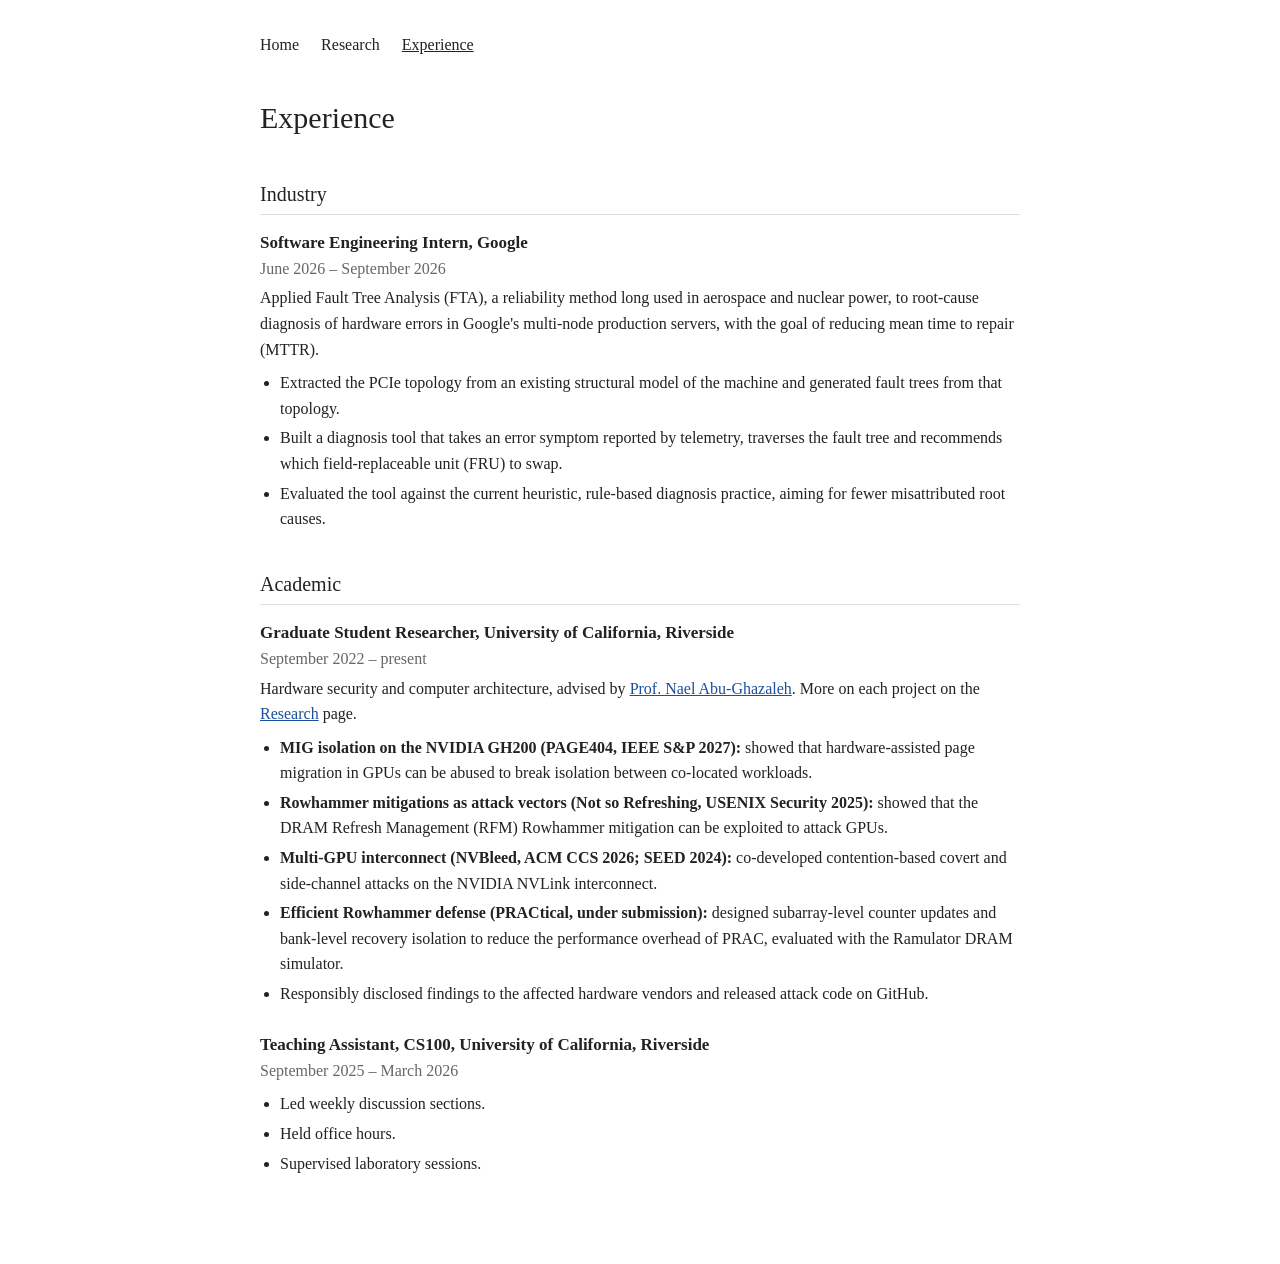
==== experience.html @ 51db63ec "update page" ====
<!doctype html>
<html lang="en">
<head>
<meta charset="utf-8">
<meta name="viewport" content="width=device-width, initial-scale=1">
<title>Experience · Ravan Nazaraliyev</title>
<link rel="stylesheet" href="style.css">
</head>
<body>
<main>
  <nav>
    <a href="index.html">Home</a>
    <a href="research.html">Research</a>
    <a href="experience.html" class="current">Experience</a>
  </nav>

  <h1>Experience</h1>

  <h2>Industry</h2>
  <div class="item">
    <h3>Software Engineering Intern, Google</h3>
    <span class="muted">June 2026 – September 2026</span>
    <p>Applied Fault Tree Analysis (FTA), a reliability method long used in aerospace and nuclear
      power, to root-cause diagnosis of hardware errors in Google's multi-node production servers,
      with the goal of reducing mean time to repair (MTTR).</p>
    <ul>
      <li>Extracted the PCIe topology from an existing structural model of the machine and
        generated fault trees from that topology.</li>
      <li>Built a diagnosis tool that takes an error symptom reported by telemetry, traverses the
        fault tree and recommends which field-replaceable unit (FRU) to swap.</li>
      <li>Evaluated the tool against the current heuristic, rule-based diagnosis practice, aiming
        for fewer misattributed root causes.</li>
    </ul>
  </div>

  <h2>Academic</h2>
  <div class="item">
    <h3>Graduate Student Researcher, University of California, Riverside</h3>
    <span class="muted">September 2022 – present</span>
    <p>Hardware security and computer architecture, advised by
      <a href="https://www.cs.ucr.edu/~nael/">Prof. Nael Abu-Ghazaleh</a>.
      More on each project on the <a href="research.html">Research</a> page.</p>
    <ul>
      <li><b>MIG isolation on the NVIDIA GH200 (PAGE404, IEEE S&amp;P 2027):</b> showed that
        hardware-assisted page migration in GPUs can be abused to break isolation between
        co-located workloads.</li>
      <li><b>Rowhammer mitigations as attack vectors (Not so Refreshing, USENIX Security 2025):</b>
        showed that the DRAM Refresh Management (RFM) Rowhammer mitigation can be exploited to
        attack GPUs.</li>
      <li><b>Multi-GPU interconnect (NVBleed, ACM CCS 2026; SEED 2024):</b> co-developed
        contention-based covert and side-channel attacks on the NVIDIA NVLink interconnect.</li>
      <li><b>Efficient Rowhammer defense (PRACtical, under submission):</b> designed
        subarray-level counter updates and bank-level recovery isolation to reduce the performance
        overhead of PRAC, evaluated with the Ramulator DRAM simulator.</li>
      <li>Responsibly disclosed findings to the affected hardware vendors and released attack code
        on GitHub.</li>
    </ul>
  </div>
  <div class="item">
    <h3>Teaching Assistant, CS100, University of California, Riverside</h3>
    <span class="muted">September 2025 – March 2026</span>
    <ul>
      <li>Led weekly discussion sections.</li>
      <li>Held office hours.</li>
      <li>Supervised laboratory sessions.</li>
    </ul>
  </div>
</main>
</body>
</html>
---- style.css ----
body {
  margin: 0; background: #fff; color: #222;
  font: 16px/1.6 Georgia, "Times New Roman", serif;
}
main { max-width: 760px; margin: 0 auto; padding: 32px 20px 64px; }
a { color: #1a4f9c; }
nav { margin-bottom: 36px; }
nav a { margin-right: 18px; color: #222; text-decoration: none; }
nav a:hover, nav a.current { text-decoration: underline; }
h1 { font-size: 30px; font-weight: normal; margin: 0 0 4px; }
h2 { font-size: 20px; font-weight: normal; border-bottom: 1px solid #ddd; padding-bottom: 4px; margin: 36px 0 14px; }
h3 { font-size: 17px; margin: 0; }
.header { display: flex; gap: 28px; align-items: flex-start; }
.header img { width: 150px; height: 150px; object-fit: cover; flex-shrink: 0; }
.header p { margin: 0 0 10px; }
ul { padding-left: 20px; margin: 0; }
li { margin-bottom: 10px; }
.item { margin-bottom: 24px; }
.item p { margin: 4px 0 0; }
.item ul { margin-top: 8px; }
.item li { margin-bottom: 4px; }
.muted { color: #666; }
@media (max-width: 600px) {
  .header { flex-direction: column; gap: 16px; }
}
.contact { display: flex; gap: 16px; margin: 0; }
.contact a { color: #444; display: inline-flex; }
.contact a:hover { color: #1a4f9c; }
.contact svg { width: 40px; height: 40px; }
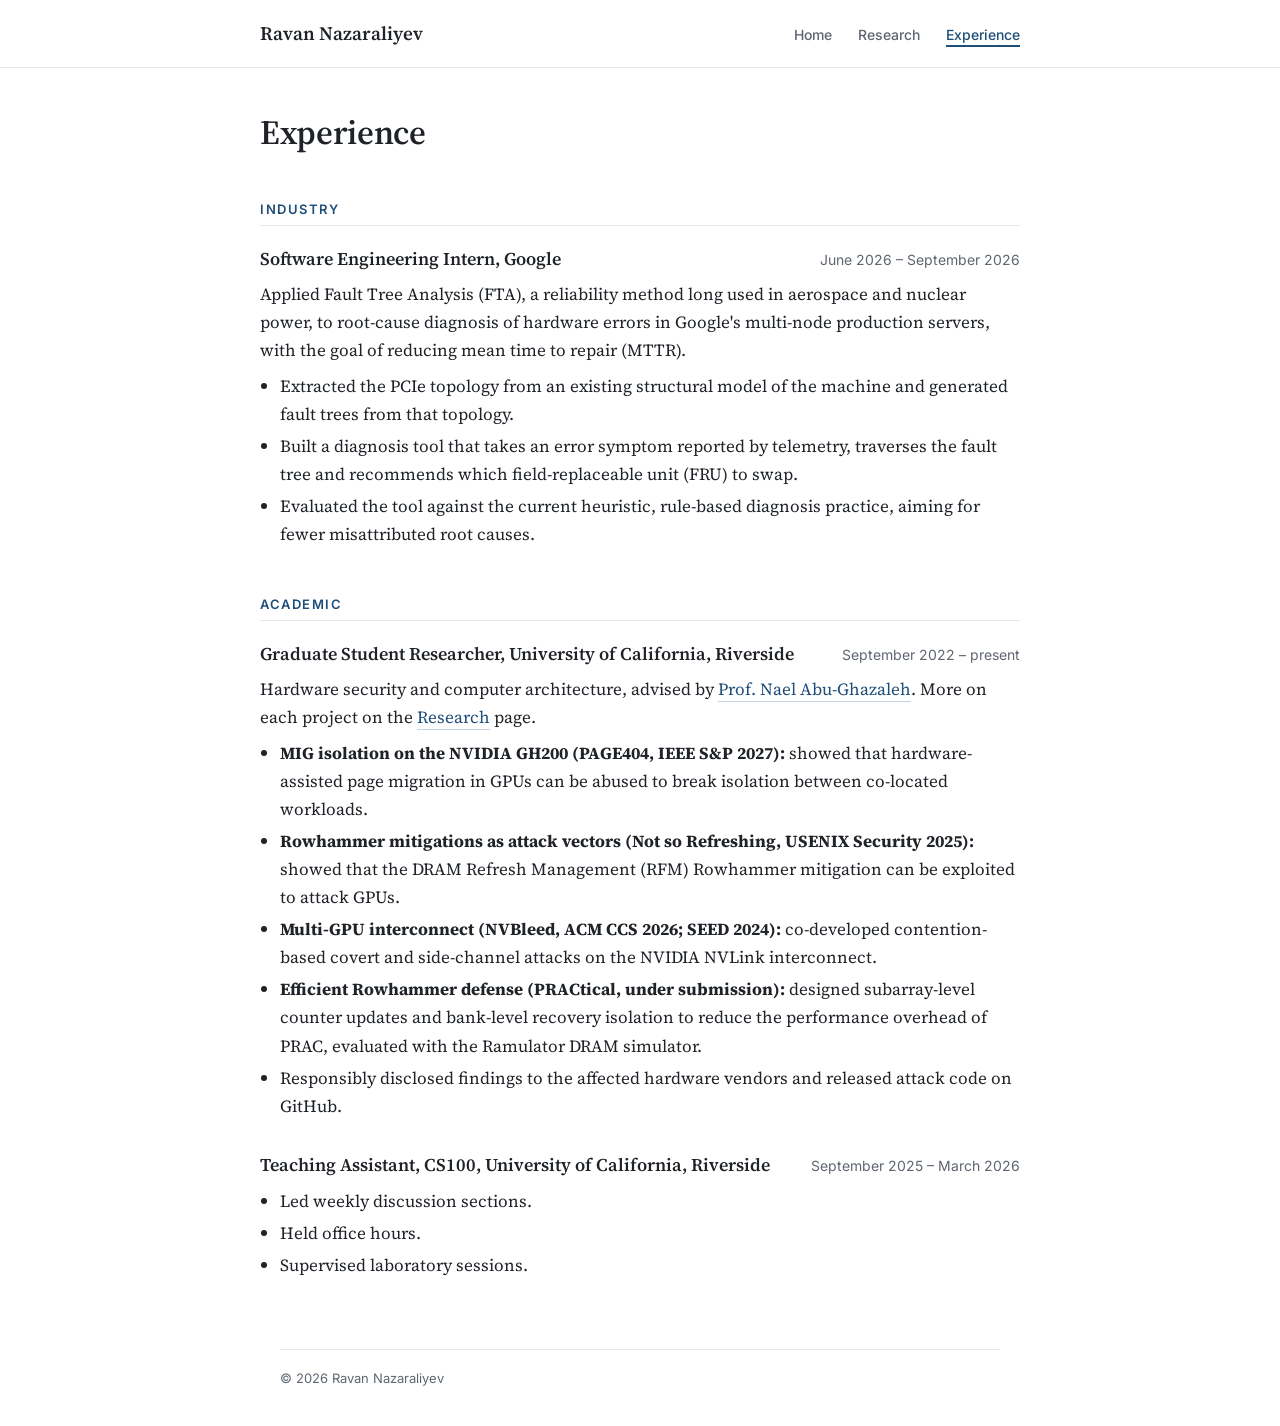
==== commit 2e7caca1: "update page" ====
--- a/experience.html
+++ b/experience.html
@@ -4,22 +4,28 @@
 <meta charset="utf-8">
 <meta name="viewport" content="width=device-width, initial-scale=1">
 <title>Experience · Ravan Nazaraliyev</title>
+<link rel="preconnect" href="https://fonts.googleapis.com">
+<link rel="preconnect" href="https://fonts.gstatic.com" crossorigin>
+<link href="https://fonts.googleapis.com/css2?family=Inter:wght@400;500;600&family=Source+Serif+4:opsz,wght@8..60,400;8..60,600&display=swap" rel="stylesheet">
 <link rel="stylesheet" href="style.css">
 </head>
 <body>
+<header class="site">
+  <div class="bar">
+    <a class="brand" href="index.html">Ravan Nazaraliyev</a>
+    <nav>
+      <a href="index.html">Home</a>
+      <a href="research.html">Research</a>
+      <a href="experience.html" class="current">Experience</a>
+    </nav>
+  </div>
+</header>
 <main>
-  <nav>
-    <a href="index.html">Home</a>
-    <a href="research.html">Research</a>
-    <a href="experience.html" class="current">Experience</a>
-  </nav>
-
   <h1>Experience</h1>
 
   <h2>Industry</h2>
   <div class="item">
-    <h3>Software Engineering Intern, Google</h3>
-    <span class="muted">June 2026 – September 2026</span>
+    <div class="role"><h3>Software Engineering Intern, Google</h3><span class="when">June 2026 – September 2026</span></div>
     <p>Applied Fault Tree Analysis (FTA), a reliability method long used in aerospace and nuclear
       power, to root-cause diagnosis of hardware errors in Google's multi-node production servers,
       with the goal of reducing mean time to repair (MTTR).</p>
@@ -35,8 +41,7 @@
 
   <h2>Academic</h2>
   <div class="item">
-    <h3>Graduate Student Researcher, University of California, Riverside</h3>
-    <span class="muted">September 2022 – present</span>
+    <div class="role"><h3>Graduate Student Researcher, University of California, Riverside</h3><span class="when">September 2022 – present</span></div>
     <p>Hardware security and computer architecture, advised by
       <a href="https://www.cs.ucr.edu/~nael/">Prof. Nael Abu-Ghazaleh</a>.
       More on each project on the <a href="research.html">Research</a> page.</p>
@@ -57,8 +62,7 @@
     </ul>
   </div>
   <div class="item">
-    <h3>Teaching Assistant, CS100, University of California, Riverside</h3>
-    <span class="muted">September 2025 – March 2026</span>
+    <div class="role"><h3>Teaching Assistant, CS100, University of California, Riverside</h3><span class="when">September 2025 – March 2026</span></div>
     <ul>
       <li>Led weekly discussion sections.</li>
       <li>Held office hours.</li>
@@ -66,5 +70,6 @@
     </ul>
   </div>
 </main>
+<footer>© 2026 Ravan Nazaraliyev</footer>
 </body>
 </html>
--- a/style.css
+++ b/style.css
@@ -1,29 +1,87 @@
+:root {
+  --text: #1f2328;
+  --muted: #5f6670;
+  --rule: #e4e6ea;
+  --accent: #1f4e79;
+  --sans: "Inter", -apple-system, "Helvetica Neue", Arial, sans-serif;
+  --serif: "Source Serif 4", Georgia, "Times New Roman", serif;
+}
 body {
-  margin: 0; background: #fff; color: #222;
-  font: 16px/1.6 Georgia, "Times New Roman", serif;
+  margin: 0; background: #fff; color: var(--text);
+  font: 17px/1.65 var(--serif);
+  -webkit-font-smoothing: antialiased;
 }
-main { max-width: 760px; margin: 0 auto; padding: 32px 20px 64px; }
-a { color: #1a4f9c; }
-nav { margin-bottom: 36px; }
-nav a { margin-right: 18px; color: #222; text-decoration: none; }
-nav a:hover, nav a.current { text-decoration: underline; }
-h1 { font-size: 30px; font-weight: normal; margin: 0 0 4px; }
-h2 { font-size: 20px; font-weight: normal; border-bottom: 1px solid #ddd; padding-bottom: 4px; margin: 36px 0 14px; }
-h3 { font-size: 17px; margin: 0; }
-.header { display: flex; gap: 28px; align-items: flex-start; }
-.header img { width: 150px; height: 150px; object-fit: cover; flex-shrink: 0; }
-.header p { margin: 0 0 10px; }
+a { color: var(--accent); text-decoration: none; border-bottom: 1px solid #c5d3e2; }
+a:hover { border-bottom-color: var(--accent); }
+
+/* top bar */
+.site { border-bottom: 1px solid var(--rule); }
+.bar {
+  max-width: 760px; margin: 0 auto; padding: 18px 20px;
+  display: flex; justify-content: space-between; align-items: baseline; flex-wrap: wrap; gap: 8px 24px;
+}
+.brand { font-size: 19px; font-weight: 600; color: var(--text); border: 0; }
+nav a { margin-left: 22px; font: 500 14px var(--sans); color: var(--muted); border: 0; }
+nav a:first-child { margin-left: 0; }
+nav a:hover, nav a.current { color: var(--accent); }
+nav a.current { box-shadow: inset 0 -2px 0 var(--accent); padding-bottom: 4px; }
+
+main { max-width: 760px; margin: 0 auto; padding: 44px 20px 40px; }
+h1 { font-size: 34px; font-weight: 600; line-height: 1.2; margin: 0 0 6px; letter-spacing: -0.01em; }
+h2 {
+  font: 600 13px var(--sans); text-transform: uppercase; letter-spacing: 0.12em; color: var(--accent);
+  border-bottom: 1px solid var(--rule); padding-bottom: 8px; margin: 48px 0 18px;
+}
+h3 { font-size: 18px; font-weight: 600; margin: 0; }
+p { margin: 0 0 14px; }
+.muted { color: var(--muted); }
+
+/* home header */
+.header { display: flex; gap: 32px; align-items: center; }
+.header img { width: 150px; height: 150px; object-fit: cover; border-radius: 10px; flex-shrink: 0; }
+.header p { margin: 0 0 14px; }
+.contact { display: flex; gap: 12px; margin: 0; }
+.contact a {
+  width: 40px; height: 40px; border: 1px solid var(--rule); border-radius: 50%;
+  display: inline-flex; align-items: center; justify-content: center; color: var(--muted);
+  transition: color .15s, border-color .15s;
+}
+.contact a:hover { color: var(--accent); border-color: var(--accent); }
+.contact svg { width: 19px; height: 19px; }
+
+/* lists */
 ul { padding-left: 20px; margin: 0; }
-li { margin-bottom: 10px; }
-.item { margin-bottom: 24px; }
-.item p { margin: 4px 0 0; }
+li { margin-bottom: 8px; }
+.pubs { list-style: none; padding: 0; }
+.pubs li { margin-bottom: 22px; }
+.pubs b { font-weight: 600; }
+.me { font-weight: 600; color: var(--text); }
+.authors { color: var(--muted); }
+.links a, .meta a {
+  font: 500 12px var(--sans); text-transform: uppercase; letter-spacing: 0.06em;
+  margin-left: 10px;
+}
+
+/* research and experience entries */
+.meta { font: 14px var(--sans); color: var(--muted); margin: 0 0 12px; }
+.meta a:first-of-type { margin-left: 12px; }
+.item { margin-bottom: 30px; }
+.item p { margin: 6px 0 0; }
 .item ul { margin-top: 8px; }
 .item li { margin-bottom: 4px; }
-.muted { color: #666; }
+.role { display: flex; justify-content: space-between; align-items: baseline; gap: 4px 16px; flex-wrap: wrap; }
+.when { font: 14px var(--sans); color: var(--muted); white-space: nowrap; }
+
+footer {
+  max-width: 720px; margin: 0 auto; padding: 20px 0 40px;
+  border-top: 1px solid var(--rule); font: 13px var(--sans); color: var(--muted);
+}
+
 @media (max-width: 600px) {
-  .header { flex-direction: column; gap: 16px; }
+  body { font-size: 16px; }
+  .header { flex-direction: column; align-items: flex-start; gap: 18px; }
+  .header img { width: 120px; height: 120px; }
+  h1 { font-size: 28px; }
+  nav a { margin-left: 16px; }
+  footer { margin: 0 20px; }
 }
-.contact { display: flex; gap: 16px; margin: 0; }
-.contact a { color: #444; display: inline-flex; }
-.contact a:hover { color: #1a4f9c; }
-.contact svg { width: 40px; height: 40px; }
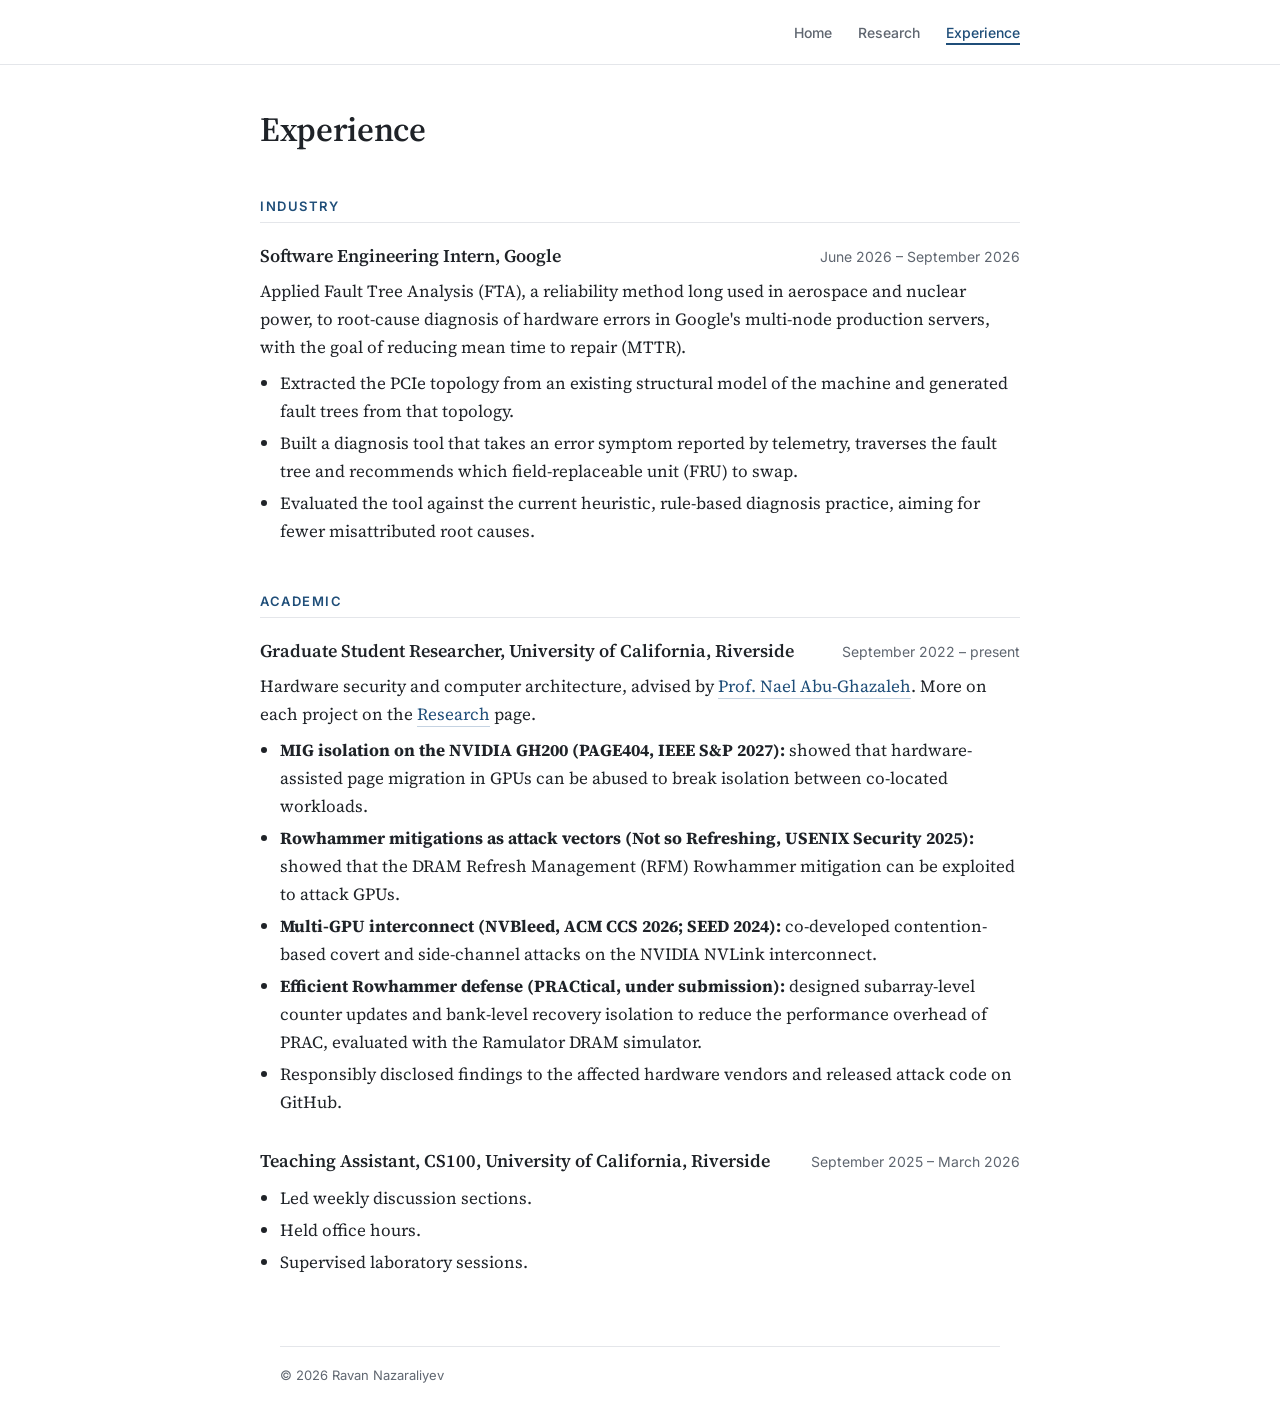
==== commit 85746b52: "update page" ====
--- a/experience.html
+++ b/experience.html
@@ -7,12 +7,11 @@
 <link rel="preconnect" href="https://fonts.googleapis.com">
 <link rel="preconnect" href="https://fonts.gstatic.com" crossorigin>
 <link href="https://fonts.googleapis.com/css2?family=Inter:wght@400;500;600&family=Source+Serif+4:opsz,wght@8..60,400;8..60,600&display=swap" rel="stylesheet">
-<link rel="stylesheet" href="style.css">
+<link rel="stylesheet" href="style.css?v=4">
 </head>
 <body>
 <header class="site">
   <div class="bar">
-    <a class="brand" href="index.html">Ravan Nazaraliyev</a>
     <nav>
       <a href="index.html">Home</a>
       <a href="research.html">Research</a>
--- a/style.css
+++ b/style.css
@@ -18,9 +18,8 @@
 .site { border-bottom: 1px solid var(--rule); }
 .bar {
   max-width: 760px; margin: 0 auto; padding: 18px 20px;
-  display: flex; justify-content: space-between; align-items: baseline; flex-wrap: wrap; gap: 8px 24px;
+  display: flex; justify-content: flex-end;
 }
-.brand { font-size: 19px; font-weight: 600; color: var(--text); border: 0; }
 nav a { margin-left: 22px; font: 500 14px var(--sans); color: var(--muted); border: 0; }
 nav a:first-child { margin-left: 0; }
 nav a:hover, nav a.current { color: var(--accent); }
@@ -64,6 +63,8 @@
 
 /* research and experience entries */
 .meta { font: 14px var(--sans); color: var(--muted); margin: 0 0 12px; }
+h3.project { font-size: 21px; margin: 36px 0 6px; padding-top: 28px; border-top: 1px solid var(--rule); }
+h1 + p + h3.project { margin-top: 32px; }
 .meta a:first-of-type { margin-left: 12px; }
 .item { margin-bottom: 30px; }
 .item p { margin: 6px 0 0; }
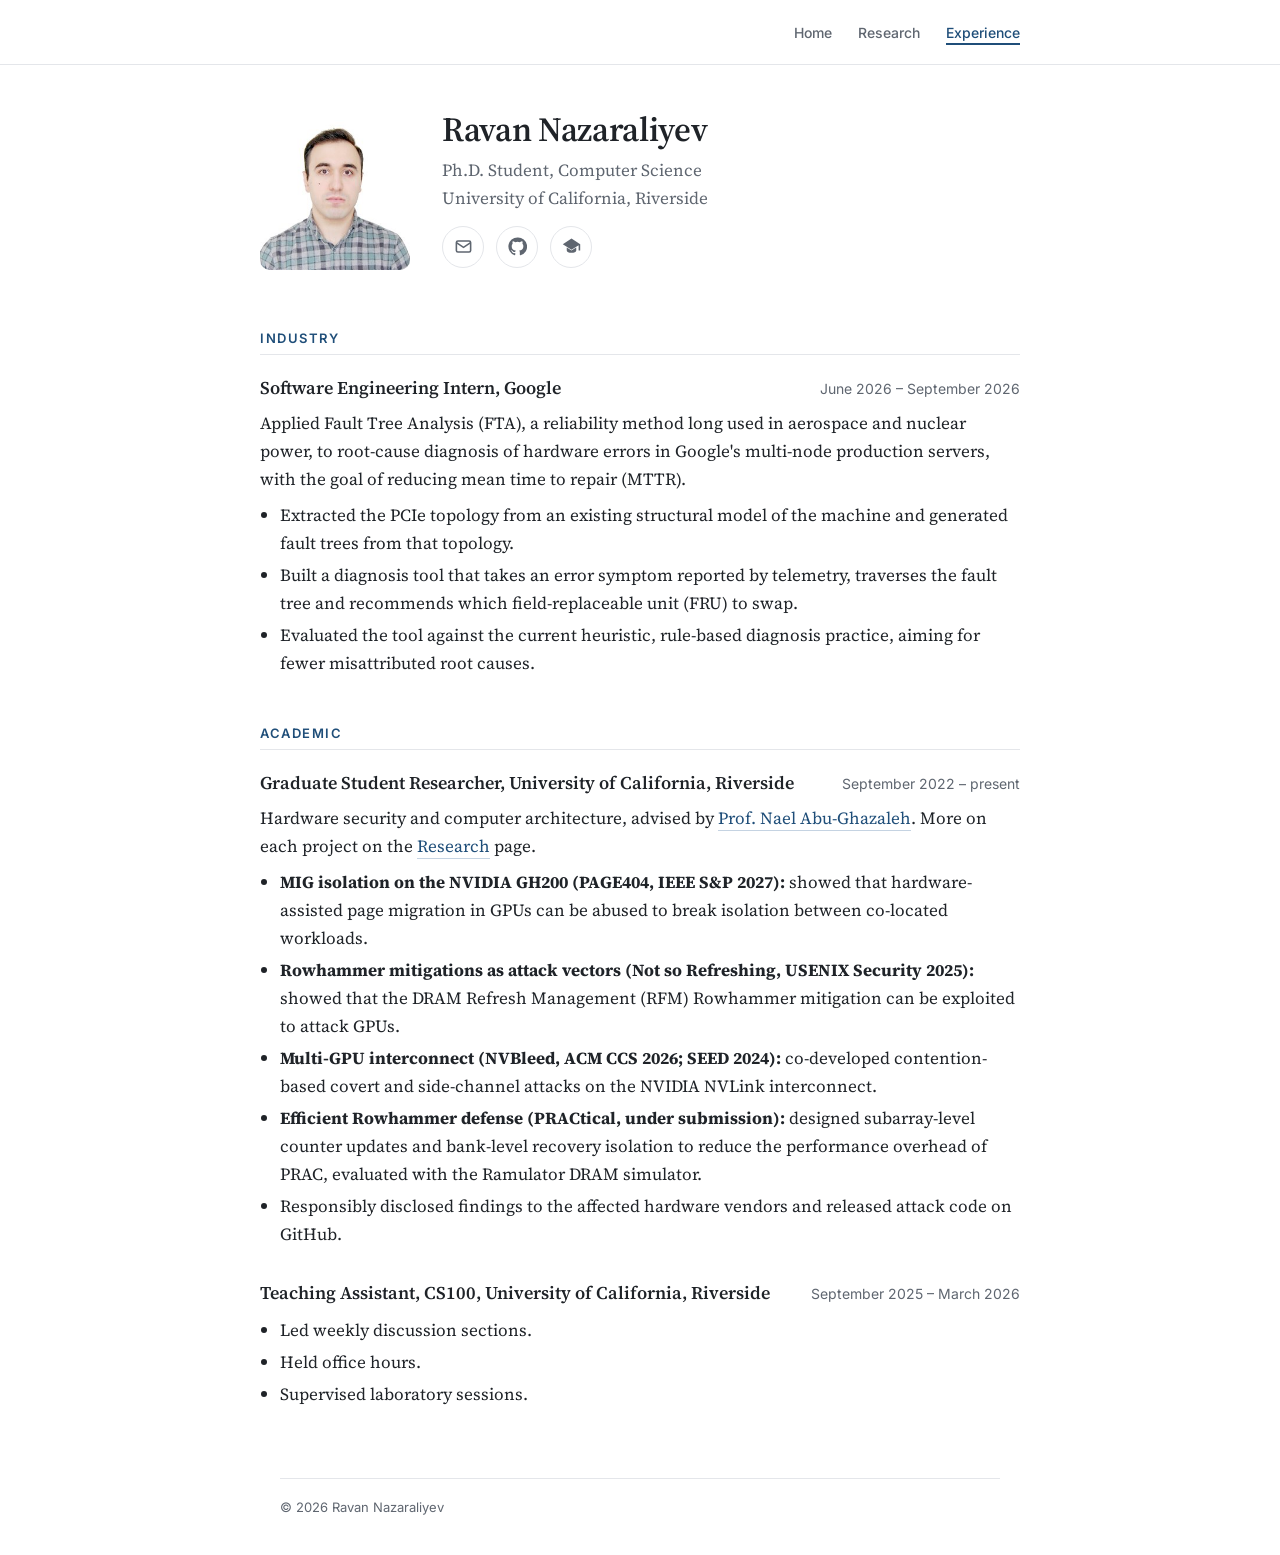
==== commit 83a34dcd: "update page" ====
--- a/experience.html
+++ b/experience.html
@@ -7,7 +7,7 @@
 <link rel="preconnect" href="https://fonts.googleapis.com">
 <link rel="preconnect" href="https://fonts.gstatic.com" crossorigin>
 <link href="https://fonts.googleapis.com/css2?family=Inter:wght@400;500;600&family=Source+Serif+4:opsz,wght@8..60,400;8..60,600&display=swap" rel="stylesheet">
-<link rel="stylesheet" href="style.css?v=4">
+<link rel="stylesheet" href="style.css?v=5">
 </head>
 <body>
 <header class="site">
@@ -20,7 +20,18 @@
   </div>
 </header>
 <main>
-  <h1>Experience</h1>
+  <div class="header">
+    <img src="photo.jpeg" alt="Ravan Nazaraliyev">
+    <div>
+      <h1>Ravan Nazaraliyev</h1>
+      <p class="muted">Ph.D. Student, Computer Science<br>University of California, Riverside</p>
+      <p class="contact">
+        <a href="mailto:rnaza005@ucr.edu" title="Email" aria-label="Email"><svg width="19" height="19" viewBox="0 0 24 24" fill="none" stroke="currentColor" stroke-width="2"><rect x="3" y="5" width="18" height="14" rx="2"/><path d="m3 7 9 6 9-6"/></svg></a>
+        <a href="https://github.com/RavanN700" title="GitHub" aria-label="GitHub"><svg width="19" height="19" viewBox="0 0 24 24" fill="currentColor"><path d="M12 .5a11.5 11.5 0 0 0-3.64 22.41c.58.1.79-.25.79-.56v-2c-3.2.7-3.88-1.37-3.88-1.37-.52-1.33-1.28-1.68-1.28-1.68-1.05-.72.08-.7.08-.7 1.16.08 1.77 1.19 1.77 1.19 1.03 1.77 2.7 1.26 3.36.96.1-.75.4-1.26.73-1.55-2.55-.29-5.24-1.28-5.24-5.69 0-1.26.45-2.29 1.19-3.1-.12-.29-.52-1.46.11-3.05 0 0 .97-.31 3.17 1.18a11 11 0 0 1 5.77 0c2.2-1.49 3.17-1.18 3.17-1.18.63 1.59.23 2.76.11 3.05.74.81 1.19 1.84 1.19 3.1 0 4.42-2.7 5.4-5.26 5.68.41.36.78 1.06.78 2.14v3.17c0 .31.21.67.8.56A11.5 11.5 0 0 0 12 .5Z"/></svg></a>
+        <a href="https://scholar.google.com/citations?user=6l9ZNk0AAAAJ&amp;hl=en" title="Google Scholar" aria-label="Google Scholar"><svg width="19" height="19" viewBox="0 0 24 24" fill="currentColor"><path d="M12 2 1 9l11 7 9-5.73V17h2V9L12 2Zm-6 11.18V17c0 1.66 2.69 3 6 3s6-1.34 6-3v-3.82l-6 3.82-6-3.82Z"/></svg></a>
+      </p>
+    </div>
+  </div>
 
   <h2>Industry</h2>
   <div class="item">
--- a/style.css
+++ b/style.css
@@ -64,7 +64,7 @@
 /* research and experience entries */
 .meta { font: 14px var(--sans); color: var(--muted); margin: 0 0 12px; }
 h3.project { font-size: 21px; margin: 36px 0 6px; padding-top: 28px; border-top: 1px solid var(--rule); }
-h1 + p + h3.project { margin-top: 32px; }
+h2 + p + h3.project { margin-top: 32px; }
 .meta a:first-of-type { margin-left: 12px; }
 .item { margin-bottom: 30px; }
 .item p { margin: 6px 0 0; }
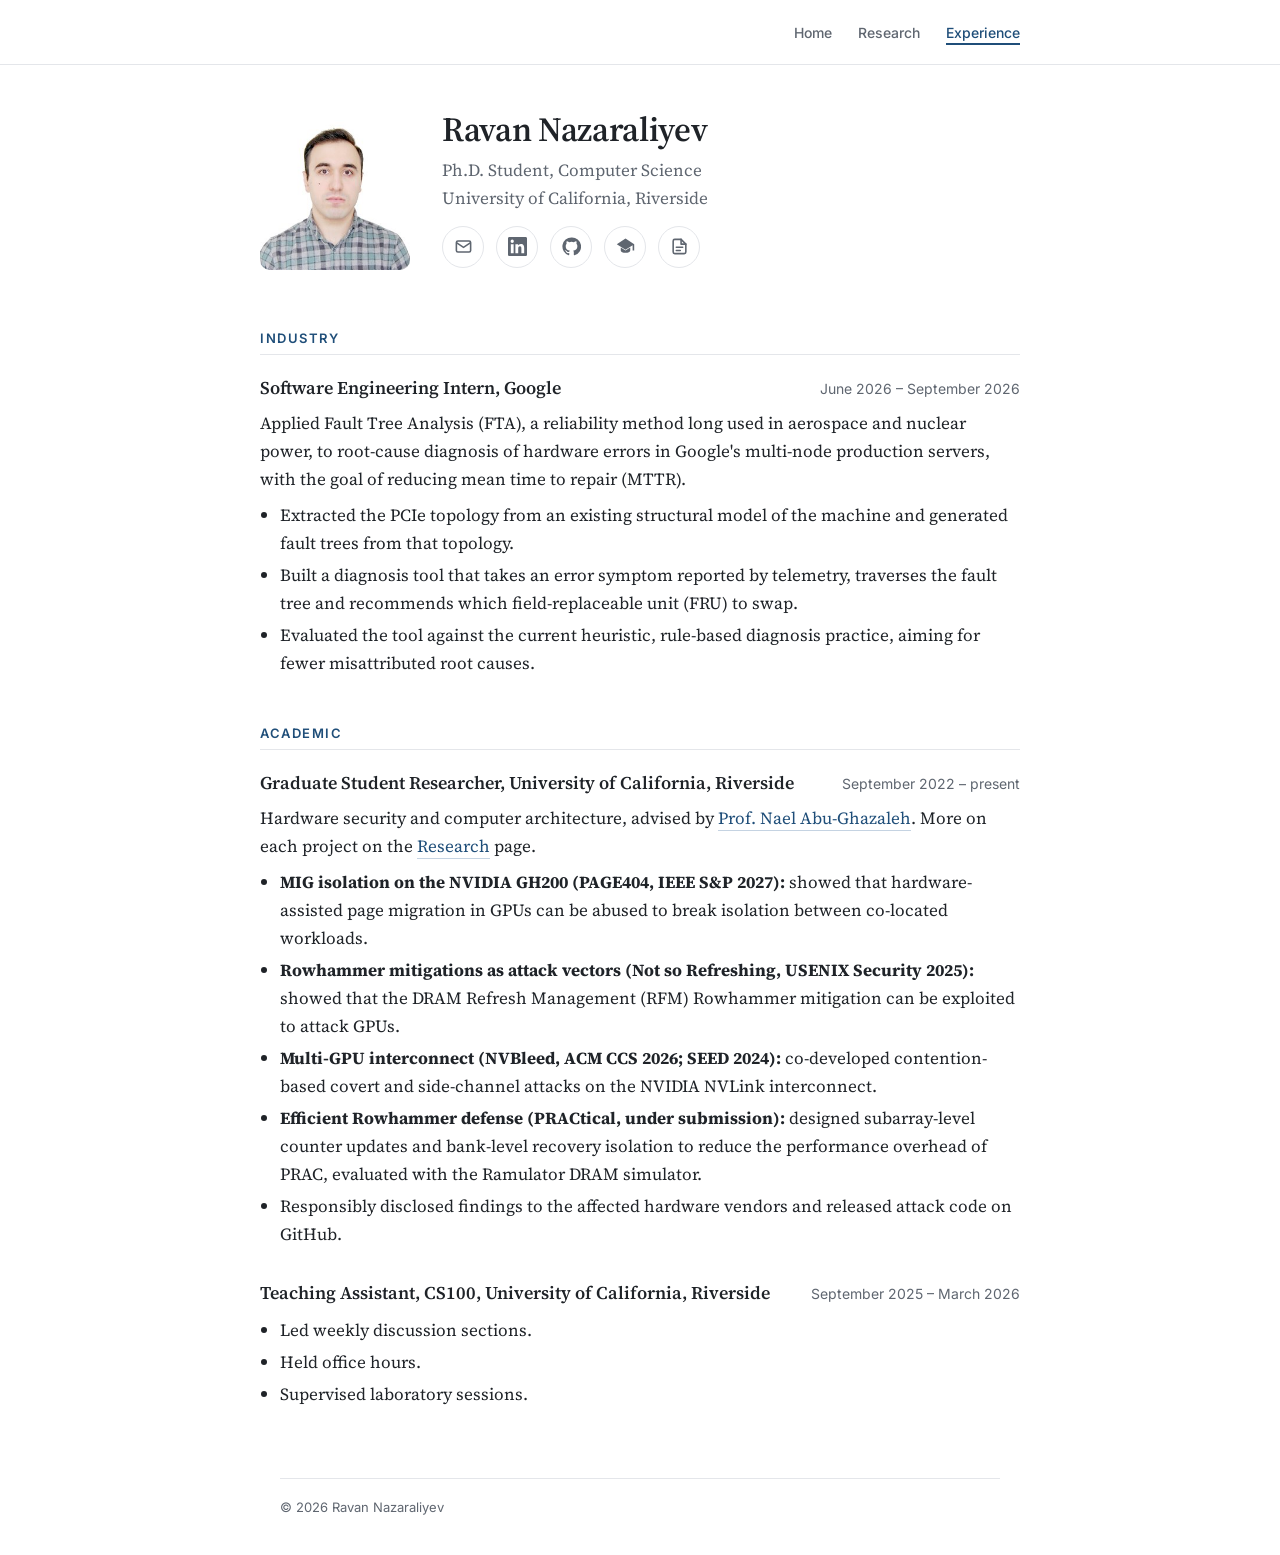
==== commit 96fb67da: "update page" ====
--- a/experience.html
+++ b/experience.html
@@ -27,8 +27,10 @@
       <p class="muted">Ph.D. Student, Computer Science<br>University of California, Riverside</p>
       <p class="contact">
         <a href="mailto:rnaza005@ucr.edu" title="Email" aria-label="Email"><svg width="19" height="19" viewBox="0 0 24 24" fill="none" stroke="currentColor" stroke-width="2"><rect x="3" y="5" width="18" height="14" rx="2"/><path d="m3 7 9 6 9-6"/></svg></a>
+        <a href="https://www.linkedin.com/in/ravannazaraliyev/" title="LinkedIn" aria-label="LinkedIn"><svg width="19" height="19" viewBox="0 0 24 24" fill="currentColor"><path d="M20.45 20.45h-3.56v-5.57c0-1.33-.02-3.04-1.85-3.04-1.85 0-2.14 1.45-2.14 2.94v5.67H9.35V9h3.41v1.56h.05c.48-.9 1.64-1.85 3.37-1.85 3.6 0 4.27 2.37 4.27 5.46v6.28ZM5.34 7.43a2.06 2.06 0 1 1 0-4.13 2.06 2.06 0 0 1 0 4.13ZM7.12 20.45H3.56V9h3.56v11.45ZM22.22 0H1.77C.79 0 0 .77 0 1.73v20.54C0 23.23.79 24 1.77 24h20.45c.98 0 1.78-.77 1.78-1.73V1.73C24 .77 23.2 0 22.22 0Z"/></svg></a>
         <a href="https://github.com/RavanN700" title="GitHub" aria-label="GitHub"><svg width="19" height="19" viewBox="0 0 24 24" fill="currentColor"><path d="M12 .5a11.5 11.5 0 0 0-3.64 22.41c.58.1.79-.25.79-.56v-2c-3.2.7-3.88-1.37-3.88-1.37-.52-1.33-1.28-1.68-1.28-1.68-1.05-.72.08-.7.08-.7 1.16.08 1.77 1.19 1.77 1.19 1.03 1.77 2.7 1.26 3.36.96.1-.75.4-1.26.73-1.55-2.55-.29-5.24-1.28-5.24-5.69 0-1.26.45-2.29 1.19-3.1-.12-.29-.52-1.46.11-3.05 0 0 .97-.31 3.17 1.18a11 11 0 0 1 5.77 0c2.2-1.49 3.17-1.18 3.17-1.18.63 1.59.23 2.76.11 3.05.74.81 1.19 1.84 1.19 3.1 0 4.42-2.7 5.4-5.26 5.68.41.36.78 1.06.78 2.14v3.17c0 .31.21.67.8.56A11.5 11.5 0 0 0 12 .5Z"/></svg></a>
         <a href="https://scholar.google.com/citations?user=6l9ZNk0AAAAJ&amp;hl=en" title="Google Scholar" aria-label="Google Scholar"><svg width="19" height="19" viewBox="0 0 24 24" fill="currentColor"><path d="M12 2 1 9l11 7 9-5.73V17h2V9L12 2Zm-6 11.18V17c0 1.66 2.69 3 6 3s6-1.34 6-3v-3.82l-6 3.82-6-3.82Z"/></svg></a>
+        <a href="https://drive.google.com/file/d/1ZvBr0CH3YMzxScfmg_CgUb0Fr-rkBf6R/view?usp=sharing" title="CV" aria-label="CV"><svg width="19" height="19" viewBox="0 0 24 24" fill="none" stroke="currentColor" stroke-width="2" stroke-linecap="round" stroke-linejoin="round"><path d="M14 3H6a2 2 0 0 0-2 2v14a2 2 0 0 0 2 2h12a2 2 0 0 0 2-2V9l-6-6Z"/><path d="M14 3v6h6M8 13h8M8 17h5"/></svg></a>
       </p>
     </div>
   </div>
